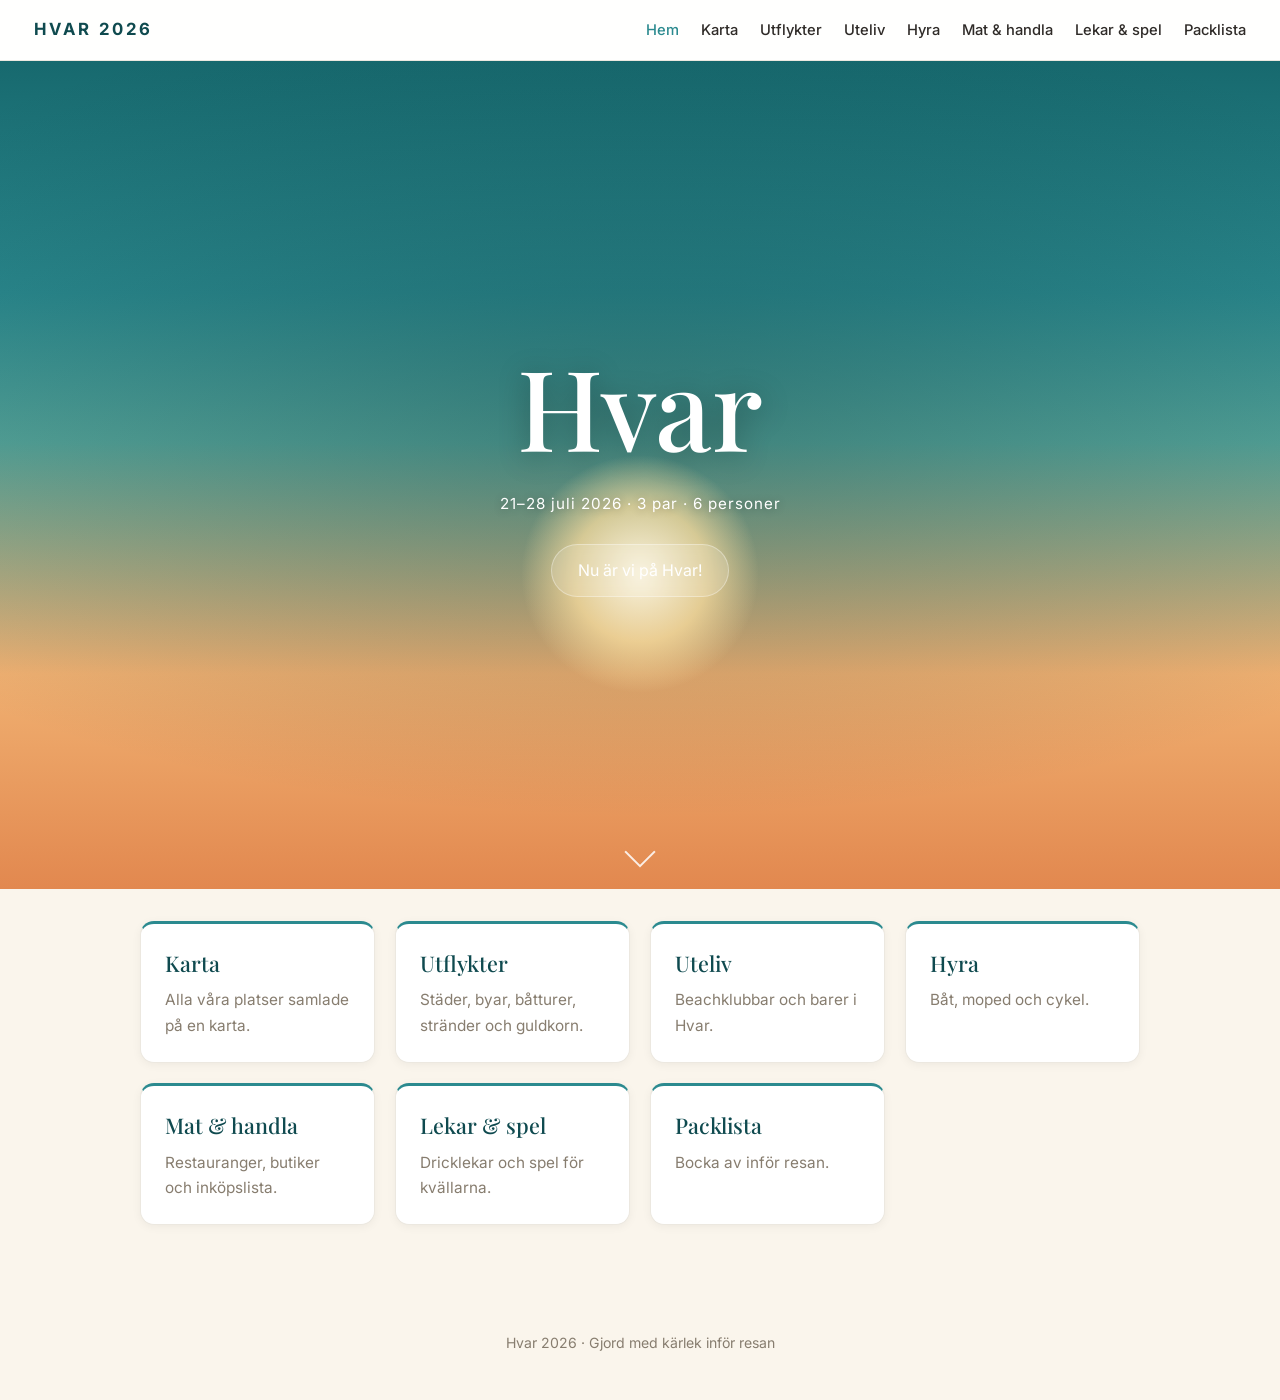
==== index.html @ 2abfb2a5 "Hvar 2026 – reseguide för gänget Co-Authored-By: Claude Opus 4.8 (1M context) <noreply@anthropic.com" ====
<!DOCTYPE html>
<html lang="sv">
<head>
  <meta charset="UTF-8" />
  <meta name="viewport" content="width=device-width, initial-scale=1.0" />
  <title>Hvar 2026</title>
  <link rel="preconnect" href="https://fonts.googleapis.com">
  <link href="https://fonts.googleapis.com/css2?family=Playfair+Display:wght@400;500;600&family=Inter:wght@400;500;600&display=swap" rel="stylesheet">
  <link rel="stylesheet" href="style.css">
</head>
<body>

  <nav class="topp" data-aktiv="index.html"></nav>

  <header class="hero">
    <div class="sol" aria-hidden="true"></div>
    <h1>Hvar</h1>
    <div class="meta">21–28 juli 2026 · 3 par · 6 personer</div>
    <div class="nedrakning" id="nedrakning">Räknar ner…</div>
    <div class="scroll-cue" aria-hidden="true"></div>
  </header>

  <main>
    <div class="meny-grid">
      <a class="kort" href="karta.html"><div class="inner"><h3>Karta</h3><p>Alla våra platser samlade på en karta.</p></div></a>
      <a class="kort" href="utflykter.html"><div class="inner"><h3>Utflykter</h3><p>Städer, byar, båtturer, stränder och guldkorn.</p></div></a>
      <a class="kort" href="uteliv.html"><div class="inner"><h3>Uteliv</h3><p>Beachklubbar och barer i Hvar.</p></div></a>
      <a class="kort" href="hyra.html"><div class="inner"><h3>Hyra</h3><p>Båt, moped och cykel.</p></div></a>
      <a class="kort" href="mat.html"><div class="inner"><h3>Mat &amp; handla</h3><p>Restauranger, butiker och inköpslista.</p></div></a>
      <a class="kort" href="lekar.html"><div class="inner"><h3>Lekar &amp; spel</h3><p>Dricklekar och spel för kvällarna.</p></div></a>
      <a class="kort" href="packlista.html"><div class="inner"><h3>Packlista</h3><p>Bocka av inför resan.</p></div></a>
    </div>
  </main>

  <footer>Hvar 2026 · Gjord med kärlek inför resan</footer>

  <script src="data.js"></script>
  <script src="app.js"></script>
</body>
</html>
---- style.css ----
/* ===========================================================
   Hvar 2026 — delad stil för alla sidor
   =========================================================== */
:root {
  --sand: #faf5ec;   /* varm gräddvit sand */
  --hav:  #2b8a8f;   /* turkost hav */
  --djup: #0f4a4f;   /* djupt havsblått */
  --guld: #dd8a5c;   /* varm terrakotta (solnedgång) */
  --text: #2f2b28;   /* varm mörk */
  --mjuk: #877d6f;   /* varm mjuk grå */
}
* { box-sizing: border-box; margin: 0; padding: 0; }
html { scroll-behavior: smooth; }
body {
  font-family: "Inter", -apple-system, "Segoe UI", Roboto, sans-serif;
  color: var(--text);
  background: var(--sand);
  line-height: 1.65;
}
a { color: inherit; }

/* ---------- Toppmeny (samma på alla sidor) ---------- */
nav.topp {
  position: sticky; top: 0; z-index: 1000;
  display: flex; align-items: center; justify-content: space-between;
  gap: 20px; flex-wrap: wrap;
  padding: 16px 34px;
  background: rgba(255,255,255,0.92); backdrop-filter: blur(8px);
  border-bottom: 1px solid #ece8e0;
}
nav.topp .logo { font-weight: 700; letter-spacing: 3px; color: var(--djup); text-decoration: none; font-size: 1.05rem; }
nav.topp .lankar { display: flex; gap: 22px; flex-wrap: wrap; }
nav.topp .lankar a { color: var(--text); text-decoration: none; font-size: 0.92rem; font-weight: 500; }
nav.topp .lankar a:hover, nav.topp .lankar a.aktiv { color: var(--hav); }
nav.topp .meny-knapp { display: none; flex-direction: column; gap: 5px; background: none; border: none; cursor: pointer; padding: 6px; }
nav.topp .meny-knapp span { width: 24px; height: 2px; background: var(--djup); border-radius: 2px; }

/* ---------- Hero (startsidan) ---------- */
header.hero {
  position: relative; min-height: 92vh; overflow: hidden;
  display: flex; flex-direction: column; align-items: center; justify-content: center;
  text-align: center; color: white; padding: 70px 20px;
  background: linear-gradient(180deg, #17696e 0%, #2b8a8f 28%, #57a79c 46%, #f0b071 74%, #e2884f 100%);
}
header.hero .sol {
  position: absolute; left: 50%; top: 62%; width: 240px; height: 240px;
  transform: translate(-50%, -50%); border-radius: 50%;
  background: radial-gradient(circle, rgba(255,248,228,0.95) 0%, rgba(255,226,162,0.7) 40%, rgba(255,200,130,0) 70%);
  animation: solglod 6s ease-in-out infinite;
}
@keyframes solglod {
  0%, 100% { transform: translate(-50%,-50%) scale(1); opacity: 0.9; }
  50% { transform: translate(-50%,-50%) scale(1.09); opacity: 1; }
}
@keyframes hero-in { from { opacity: 0; transform: translateY(26px); } to { opacity: 1; transform: translateY(0); } }
header.hero h1 { animation: hero-in 1.1s cubic-bezier(.2,.7,.2,1) both; }
header.hero .ingress { animation: hero-in 1.1s cubic-bezier(.2,.7,.2,1) .18s both; }
header.hero .meta { animation: hero-in 1.1s cubic-bezier(.2,.7,.2,1) .34s both; }
header.hero .nedrakning { animation: hero-in 1.1s cubic-bezier(.2,.7,.2,1) .5s both; }
header.hero .scroll-cue {
  position: absolute; bottom: 26px; left: 50%; width: 22px; height: 22px;
  border-right: 2px solid rgba(255,255,255,0.85); border-bottom: 2px solid rgba(255,255,255,0.85);
  transform: translateX(-50%) rotate(45deg); animation: cue 1.9s ease-in-out infinite;
}
@keyframes cue {
  0%, 100% { transform: translateX(-50%) rotate(45deg) translate(0,0); opacity: 0.85; }
  50% { transform: translateX(-50%) rotate(45deg) translate(5px,5px); opacity: 0.4; }
}
header.hero::after {
  content: ""; position: absolute; inset: 0; z-index: 1;
  background: radial-gradient(130% 85% at 50% 42%, rgba(8,48,52,0.32) 0%, rgba(8,48,52,0) 58%);
}
header.hero > * { position: relative; z-index: 2; }
header.hero h1 {
  font-family: "Playfair Display", serif; font-weight: 500;
  font-size: clamp(3.4rem, 11vw, 7rem); line-height: 0.95; margin-bottom: 18px;
  text-shadow: 0 4px 30px rgba(0,0,0,0.3);
}
header.hero .ingress {
  max-width: 580px; font-size: clamp(1.05rem, 2.3vw, 1.35rem);
  text-shadow: 0 2px 14px rgba(0,0,0,0.35);
}
header.hero .meta { margin-top: 14px; font-size: 0.95rem; letter-spacing: 1px; opacity: 0.92; text-shadow: 0 1px 8px rgba(0,0,0,0.3); }
header.hero .nedrakning {
  margin-top: 28px; font-size: 1rem; background: rgba(255,255,255,0.14);
  backdrop-filter: blur(6px); border: 1px solid rgba(255,255,255,0.35);
  padding: 12px 26px; border-radius: 999px;
}
header.hero .nedrakning .antal { font-size: 1.45rem; font-weight: 700; margin: 0 3px 0 8px; }
header.hero .nedrakning .antal:first-child { margin-left: 0; }

/* ---------- Sidhuvud (undersidor) ---------- */
.sidhuvud { max-width: 1040px; margin: 0 auto; padding: 60px 20px 4px; text-align: center; }
.sidhuvud h1 { font-family: "Playfair Display", serif; font-weight: 500; font-size: clamp(2.2rem, 6vw, 3rem); color: var(--djup); }
.sidhuvud p { color: var(--mjuk); margin-top: 6px; }

/* ---------- Innehåll ---------- */
main { max-width: 1040px; margin: 0 auto; padding: 24px 20px 60px; }

/* ---------- Tillbaka-knapp ---------- */
.tillbaka {
  display: inline-flex; align-items: center; gap: 9px;
  background: #fff; border: 1px solid #e6e0d4; color: var(--djup);
  border-radius: 999px; padding: 9px 18px; font-size: 0.92rem; font-weight: 500;
  cursor: pointer; margin-bottom: 8px; font-family: inherit; transition: 0.15s;
}
.tillbaka:hover { border-color: var(--hav); color: var(--hav); }
.tillbaka .pil { width: 8px; height: 8px; border-left: 2px solid currentColor; border-bottom: 2px solid currentColor; transform: rotate(45deg); }
.grupp-rubrik {
  font-weight: 600; color: var(--hav); text-transform: uppercase;
  letter-spacing: 1.5px; font-size: 0.8rem; margin: 40px 0 16px; text-align: center;
}
.grupp-rubrik:first-child { margin-top: 8px; }

/* ---------- Kort ---------- */
.kort-grid { display: grid; grid-template-columns: repeat(auto-fit, minmax(270px, 1fr)); gap: 22px; }
.kort {
  background: white; border-radius: 14px; overflow: hidden; text-decoration: none; color: inherit;
  border: 1px solid #ece8e0; border-top: 3px solid var(--hav);
  box-shadow: 0 2px 10px rgba(0,0,0,0.05); transition: transform 0.2s, box-shadow 0.2s;
  display: flex; flex-direction: column;
}
a.kort:hover { transform: translateY(-3px); box-shadow: 0 10px 24px rgba(0,0,0,0.11); }
.kort .inner { padding: 22px 24px 24px; flex: 1; display: flex; flex-direction: column; }
.kort-typ { font-size: 0.72rem; font-weight: 600; text-transform: uppercase; letter-spacing: 1px; color: var(--guld); margin-bottom: 6px; }
.kort h3 { font-family: "Playfair Display", serif; font-weight: 500; color: var(--djup); font-size: 1.35rem; margin-bottom: 6px; }
.kort p { margin: 0; color: var(--mjuk); font-size: 0.96rem; }
.kort .lank { margin-top: 14px; color: var(--hav); font-weight: 600; font-size: 0.88rem; }
.kort.info { border-top-color: var(--guld); }

/* ---------- Startsidans meny-rutor ---------- */
.meny-grid { display: grid; grid-template-columns: repeat(auto-fit, minmax(230px, 1fr)); gap: 20px; margin-top: 8px; }

/* ---------- Boende-ruta ---------- */
.boende {
  background: linear-gradient(135deg, var(--hav), var(--djup)); color: white;
  border-radius: 18px; padding: 30px 36px; box-shadow: 0 6px 22px rgba(0,0,0,0.12);
  text-decoration: none; display: block; transition: transform 0.2s, box-shadow 0.2s; margin-top: 40px;
}
.boende:hover { transform: translateY(-3px); box-shadow: 0 16px 36px rgba(0,0,0,0.22); }
.boende h3 { font-family: "Playfair Display", serif; font-weight: 500; font-size: 1.7rem; margin-bottom: 4px; }
.boende p { opacity: 0.92; }
.boende .lank-vit { margin-top: 8px; font-size: 0.85rem; font-weight: 600; opacity: 0.95; }

/* ---------- Karta ---------- */
#karta { height: 70vh; min-height: 460px; border-radius: 18px; box-shadow: 0 5px 20px rgba(0,0,0,0.09); }
.prick-ikon span { display: block; width: 100%; height: 100%; border-radius: 50%; border: 2px solid #fff; box-shadow: 0 1px 5px rgba(0,0,0,0.45); }
.leaflet-popup-content { margin: 12px 16px !important; width: 210px !important; }
.popup-text b { font-family: "Playfair Display", serif; font-size: 1.1rem; color: var(--djup); }
.popup-text span { display: block; color: var(--mjuk); font-size: 0.85rem; margin-top: 3px; }
.kart-hint { text-align: center; color: var(--mjuk); font-size: 0.88rem; margin-top: 18px; }
.kart-teckenforklaring { display: flex; gap: 10px; flex-wrap: wrap; justify-content: center; margin-top: 10px; color: var(--mjuk); font-size: 0.9rem; }
.kart-teckenforklaring span { display: inline-flex; align-items: center; gap: 7px; cursor: pointer; padding: 7px 14px; border-radius: 999px; border: 1px solid transparent; transition: 0.15s; }
.kart-teckenforklaring span:hover { background: #fff; border-color: #e6e0d4; }
.kart-teckenforklaring span.aktiv { background: #fff; border-color: var(--hav); color: var(--djup); font-weight: 600; }
.kart-teckenforklaring i { width: 13px; height: 13px; border-radius: 50%; border: 2px solid #fff; box-shadow: 0 1px 3px rgba(0,0,0,0.3); }

/* ---------- Packlista ---------- */
ul.packlista { list-style: none; display: grid; grid-template-columns: repeat(auto-fill, minmax(230px, 1fr)); gap: 10px; max-width: 820px; margin: 0 auto; }
ul.packlista li { background: white; padding: 14px 16px; border-radius: 12px; box-shadow: 0 2px 8px rgba(0,0,0,0.06); display: flex; align-items: center; gap: 12px; }
ul.packlista input { width: 20px; height: 20px; cursor: pointer; accent-color: var(--hav); flex-shrink: 0; }
ul.packlista label { cursor: pointer; }
ul.packlista input:checked + label { text-decoration: line-through; opacity: 0.42; }

/* ---------- Matlag-hjul ---------- */
.matlag { background: white; border: 1px solid #ece8e0; border-radius: 14px; padding: 24px 26px; max-width: 760px; margin: 0 auto; }
.matlag p { color: var(--mjuk); margin-bottom: 18px; }
.matlag p b { color: var(--text); }
.hjul { display: flex; gap: 14px; align-items: center; flex-wrap: wrap; }
.hjul-namn { flex: 1; min-width: 220px; font-family: "Playfair Display", serif; font-size: 1.5rem; color: var(--djup); background: var(--sand); border-radius: 10px; padding: 14px 18px; text-align: center; }
.hjul button { background: var(--hav); color: white; border: none; border-radius: 10px; padding: 14px 28px; font-size: 1rem; font-weight: 600; cursor: pointer; transition: background 0.15s; }
.hjul button:hover { background: var(--djup); }
.hjul button:disabled { opacity: 0.6; cursor: default; }

/* ---------- Inköpslista ---------- */
.inkop { max-width: 640px; margin: 0 auto; }
.inkop-form { display: flex; gap: 10px; margin-bottom: 16px; }
.inkop-form input { flex: 1; padding: 13px 16px; border: 1px solid #dcd7cd; border-radius: 10px; font-size: 1rem; font-family: inherit; }
.inkop-form input:focus { outline: none; border-color: var(--hav); }
.inkop-form button { background: var(--hav); color: white; border: none; border-radius: 10px; padding: 0 22px; font-weight: 600; cursor: pointer; }
.inkop-form button:hover { background: var(--djup); }
.inkop-lista { list-style: none; }
.inkop-lista li { display: flex; align-items: center; gap: 12px; background: white; border: 1px solid #ece8e0; border-radius: 10px; padding: 12px 14px; margin-bottom: 8px; }
.inkop-lista input[type=checkbox] { width: 20px; height: 20px; accent-color: var(--hav); cursor: pointer; flex-shrink: 0; }
.inkop-lista label { flex: 1; }
.inkop-lista label.klar { text-decoration: line-through; opacity: 0.45; }
.inkop-lista .bort { background: none; border: none; color: #c0392b; font-size: 1.4rem; line-height: 1; cursor: pointer; padding: 0 6px; }
.inkop-info { color: var(--mjuk); font-size: 0.85rem; margin-top: 14px; }

/* ---------- Sidfot ---------- */
footer { text-align: center; padding: 46px 20px; color: var(--mjuk); font-size: 0.88rem; }

@media (max-width: 760px) {
  nav.topp { padding: 14px 18px; }
  nav.topp .meny-knapp { display: flex; }
  nav.topp .lankar {
    display: none; width: 100%; flex-basis: 100%;
    flex-direction: column; gap: 0; padding-top: 8px;
  }
  nav.topp.open .lankar { display: flex; }
  nav.topp .lankar a { padding: 12px 4px; font-size: 1.05rem; border-top: 1px solid #efe9de; }
}
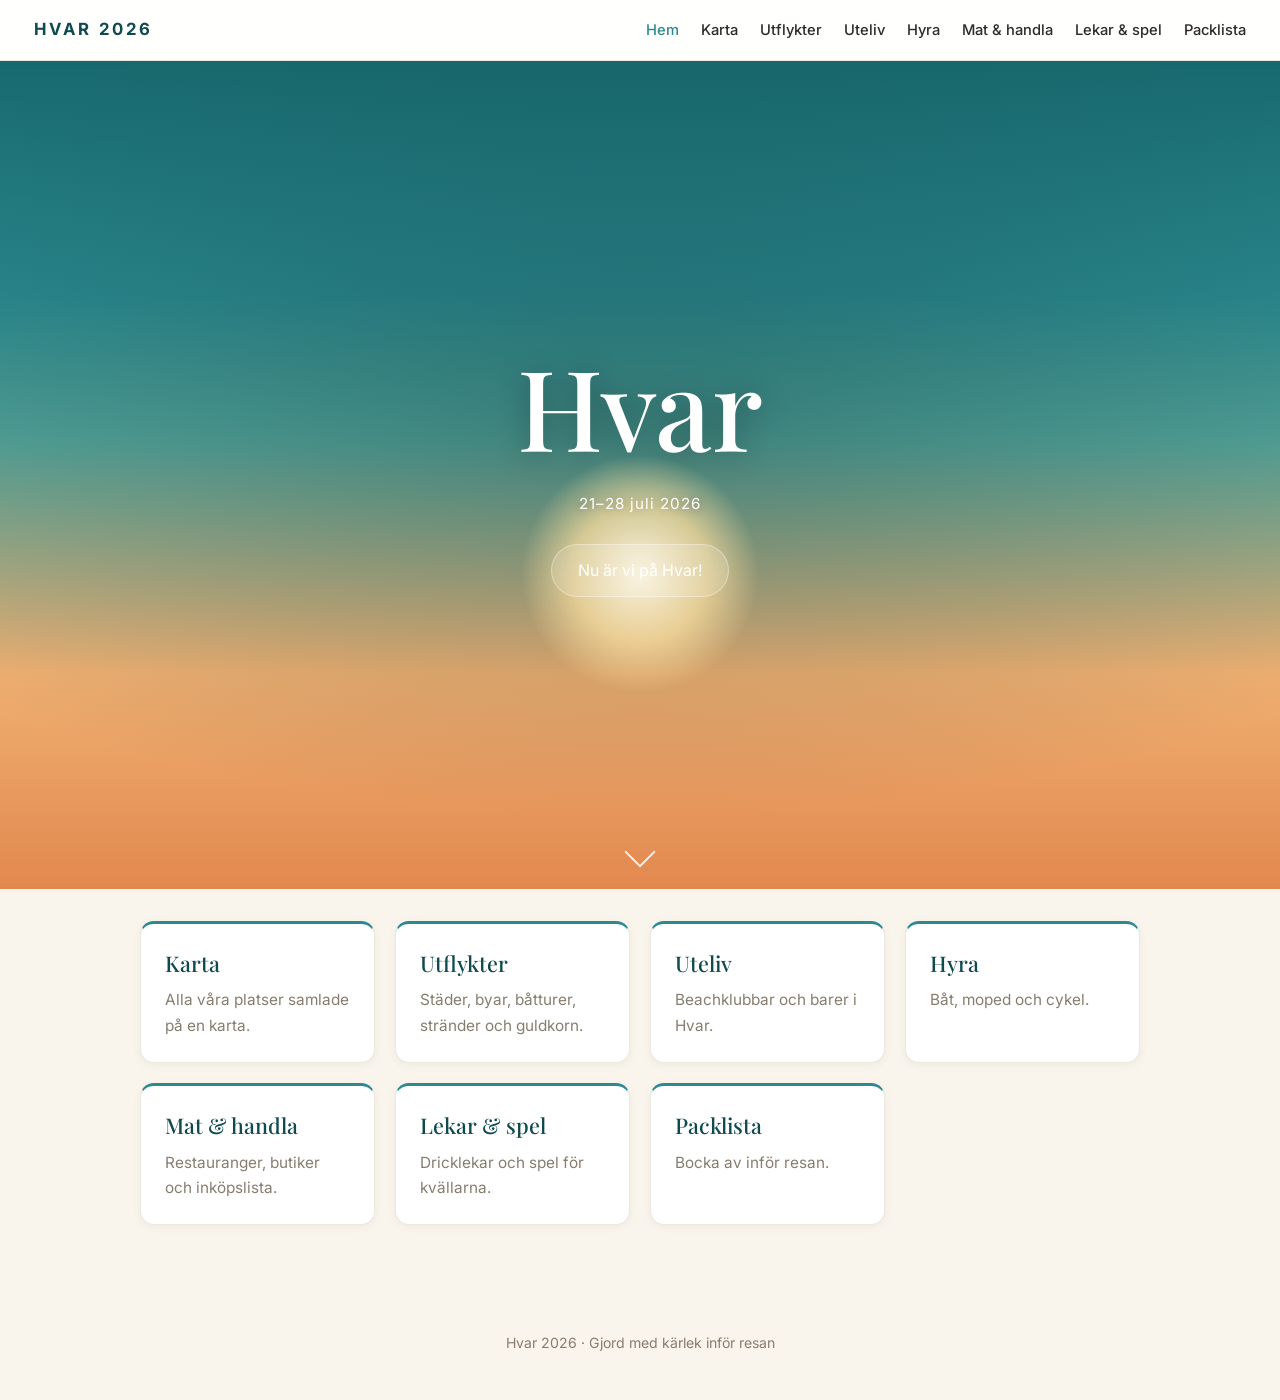
==== commit e552fdba: "Boknings- & TripAdvisor-länkar, tips-stil på restauranger, Actions-deploy Co-Authored-By: Claude Opu" ====
--- a/index.html
+++ b/index.html
@@ -15,7 +15,7 @@
   <header class="hero">
     <div class="sol" aria-hidden="true"></div>
     <h1>Hvar</h1>
-    <div class="meta">21–28 juli 2026 · 3 par · 6 personer</div>
+    <div class="meta">21–28 juli 2026</div>
     <div class="nedrakning" id="nedrakning">Räknar ner…</div>
     <div class="scroll-cue" aria-hidden="true"></div>
   </header>
--- a/style.css
+++ b/style.css
@@ -125,8 +125,13 @@
 .kort-typ { font-size: 0.72rem; font-weight: 600; text-transform: uppercase; letter-spacing: 1px; color: var(--guld); margin-bottom: 6px; }
 .kort h3 { font-family: "Playfair Display", serif; font-weight: 500; color: var(--djup); font-size: 1.35rem; margin-bottom: 6px; }
 .kort p { margin: 0; color: var(--mjuk); font-size: 0.96rem; }
-.kort .lank { margin-top: 14px; color: var(--hav); font-weight: 600; font-size: 0.88rem; }
+.kort-lankar { margin-top: 14px; display: flex; gap: 18px; flex-wrap: wrap; }
+.kort .lank { color: var(--hav); font-weight: 600; font-size: 0.88rem; }
+.kort .boka { color: var(--guld); font-weight: 600; font-size: 0.88rem; cursor: pointer; }
+.kort .boka:hover { text-decoration: underline; }
 .kort.info { border-top-color: var(--guld); }
+.popup-lank { display: inline-block; margin-top: 8px; margin-right: 14px; color: var(--guld); font-weight: 600; font-size: 0.85rem; text-decoration: none; }
+.popup-lank:hover { text-decoration: underline; }
 
 /* ---------- Startsidans meny-rutor ---------- */
 .meny-grid { display: grid; grid-template-columns: repeat(auto-fit, minmax(230px, 1fr)); gap: 20px; margin-top: 8px; }
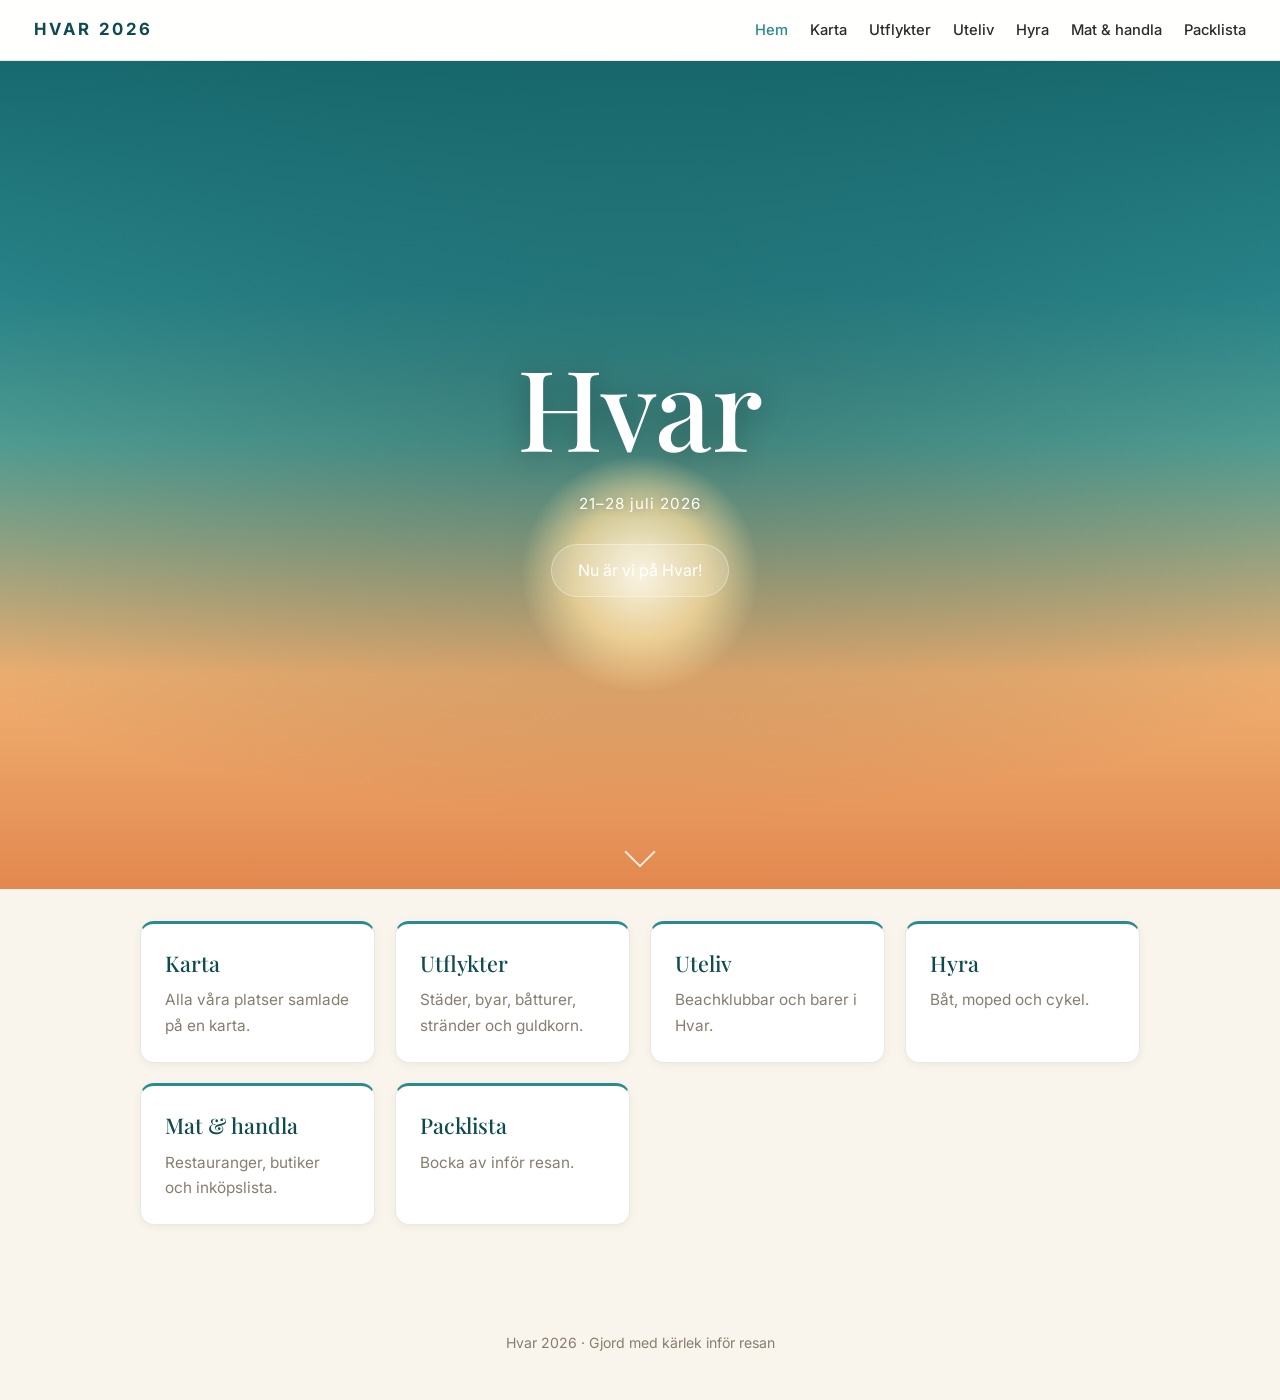
==== commit e18237eb: "Ta bort Lekar & spel Co-Authored-By: Claude Opus 4.8 (1M context) <noreply@anthropic.com>" ====
--- a/index.html
+++ b/index.html
@@ -27,7 +27,6 @@
       <a class="kort" href="uteliv.html"><div class="inner"><h3>Uteliv</h3><p>Beachklubbar och barer i Hvar.</p></div></a>
       <a class="kort" href="hyra.html"><div class="inner"><h3>Hyra</h3><p>Båt, moped och cykel.</p></div></a>
       <a class="kort" href="mat.html"><div class="inner"><h3>Mat &amp; handla</h3><p>Restauranger, butiker och inköpslista.</p></div></a>
-      <a class="kort" href="lekar.html"><div class="inner"><h3>Lekar &amp; spel</h3><p>Dricklekar och spel för kvällarna.</p></div></a>
       <a class="kort" href="packlista.html"><div class="inner"><h3>Packlista</h3><p>Bocka av inför resan.</p></div></a>
     </div>
   </main>
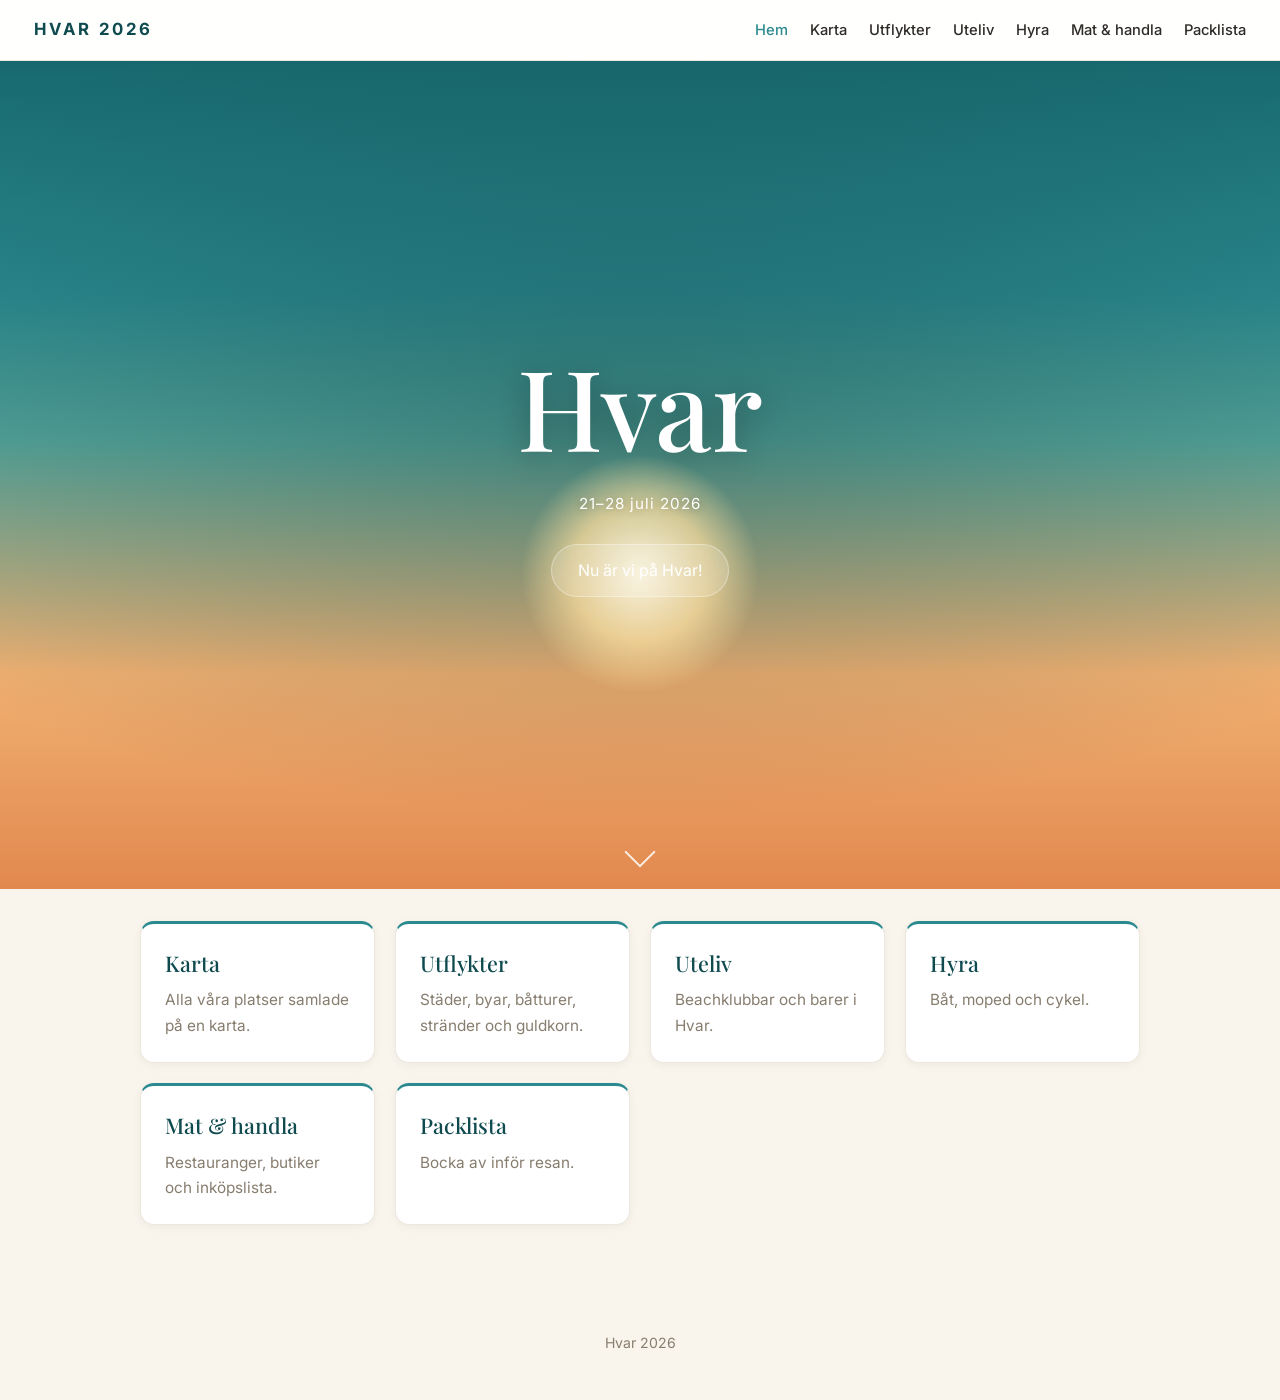
==== commit ea64f18f: "Ta bort sidfotstext Co-Authored-By: Claude Opus 4.8 (1M context) <noreply@anthropic.com>" ====
--- a/index.html
+++ b/index.html
@@ -6,7 +6,7 @@
   <title>Hvar 2026</title>
   <link rel="preconnect" href="https://fonts.googleapis.com">
   <link href="https://fonts.googleapis.com/css2?family=Playfair+Display:wght@400;500;600&family=Inter:wght@400;500;600&display=swap" rel="stylesheet">
-  <link rel="stylesheet" href="style.css">
+  <link rel="stylesheet" href="style.css?v=2">
 </head>
 <body>
 
@@ -31,9 +31,9 @@
     </div>
   </main>
 
-  <footer>Hvar 2026 · Gjord med kärlek inför resan</footer>
+  <footer>Hvar 2026</footer>
 
-  <script src="data.js"></script>
-  <script src="app.js"></script>
+  <script src="data.js?v=2"></script>
+  <script src="app.js?v=2"></script>
 </body>
 </html>
